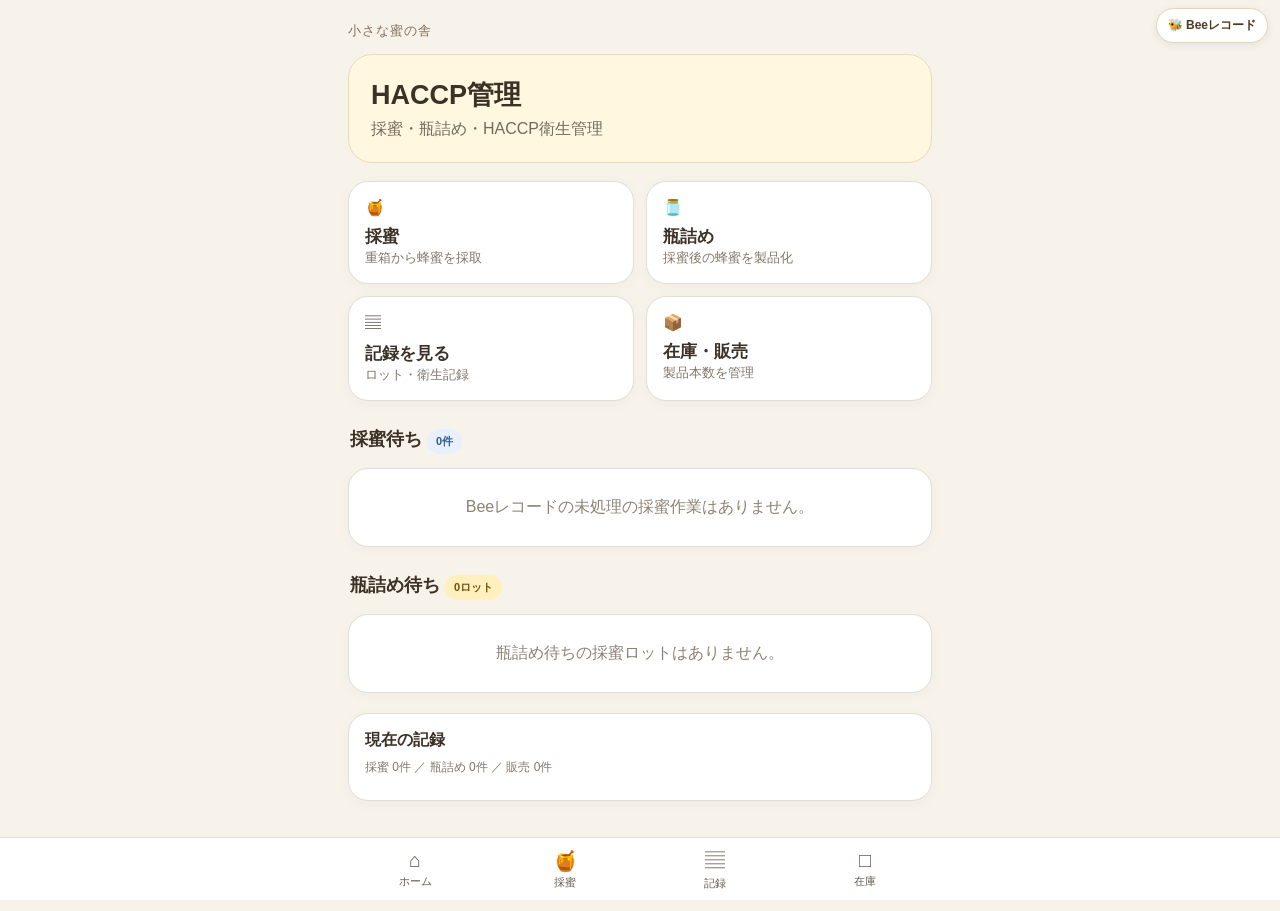
==== haccp.html @ 68b88279 "Add files via upload" ====
<!doctype html>
<html lang="ja">
<head>
<meta charset="utf-8">
<meta name="viewport" content="width=device-width,initial-scale=1,viewport-fit=cover">
<meta name="theme-color" content="#f6efe2">
<meta name="apple-mobile-web-app-capable" content="yes">
<meta name="apple-mobile-web-app-status-bar-style" content="default">
<meta name="apple-mobile-web-app-title" content="蜜の舎 HACCP">
<link rel="manifest" href="manifest.json">
<link rel="apple-touch-icon" sizes="180x180" href="./icon-512.png">
<link rel="icon" type="image/png" sizes="192x192" href="./icon-192.png">
<link rel="icon" type="image/png" sizes="512x512" href="./icon-512.png">
<link rel="stylesheet" href="haccp-style.css">
<title>小さな蜜の舎 HACCP</title>
</head>
<body>
<a class="bee-switch" href="./index.html" aria-label="Beeレコードへ戻る">🐝 Beeレコード</a>
<main id="app"></main>
<nav>
  <button data-page="home">⌂<span>ホーム</span></button>
  <button data-page="harvest">🍯<span>採蜜</span></button>
  <button data-page="records">▤<span>記録</span></button>
  <button data-page="stock">□<span>在庫</span></button>
</nav>
<script src="haccp-app.js"></script>
</body>
</html>
---- haccp-style.css ----
:root{font-family:-apple-system,BlinkMacSystemFont,'Hiragino Sans','Yu Gothic',sans-serif;color:#3c3126;background:#f7f3ea;--bg:#f7f3ea;--card:#fff;--line:#e4ded4;--muted:#81766a;--accent:#4f3b25;--soft:#fff7df;--ok:#397447;--danger:#a33}*{box-sizing:border-box}body{margin:0;background:var(--bg)}main{max-width:620px;margin:auto;padding:22px 18px 110px}.brand{font-size:13px;letter-spacing:.08em;color:#806f5c}.hero{background:var(--soft);border:1px solid #eadbb6;border-radius:24px;padding:22px;margin:14px 0 18px}.hero h1{margin:0 0 6px;font-size:27px}.hero p{margin:0;color:#75695c}.grid{display:grid;grid-template-columns:1fr 1fr;gap:12px}.card,.panel,button.action{background:#fff;border:1px solid var(--line);border-radius:20px;padding:16px;box-shadow:0 3px 14px #00000008}.card{cursor:pointer}.card b{display:block;font-size:17px;margin-top:8px}.card small,.muted{color:var(--muted)}.wide{grid-column:1/-1}.section{font-size:18px;margin:26px 2px 12px}.subsection{font-size:15px;margin:18px 2px 8px}.primary{background:var(--accent)!important;color:#fff;border:none!important;width:100%;font-size:17px;font-weight:700}.secondary{background:#eee!important;color:#3c3126!important;border:0!important}.action{width:100%;font-size:16px;font-weight:700;margin-top:10px}.field{margin:12px 0}.field label{display:block;font-size:13px;color:#75695c;margin-bottom:5px}input,select,textarea{width:100%;font-size:16px;padding:13px;border:1px solid #d9d1c6;border-radius:14px;background:#fff}textarea{resize:vertical}.check{display:flex;gap:10px;align-items:flex-start;background:#fff;border:1px solid #e5ded4;padding:14px;border-radius:16px;margin:9px 0}.check input{width:24px;height:24px;flex:0 0 auto}.lot{font-weight:800;font-size:20px;background:#fff3c8;padding:12px;border-radius:14px}.item{background:#fff;border:1px solid #eee5d9;padding:13px;border-radius:14px;margin:8px 0}.item b{font-size:15px}.empty{text-align:center;color:#8d8275;padding:28px 10px}.danger{color:var(--danger)}.ok{color:var(--ok);font-weight:700}.badge{display:inline-block;padding:5px 9px;border-radius:999px;background:#f1ede7;font-size:11px;margin:2px 4px 2px 0}.badge.blue{background:#e7f0fb;color:#315f8f}.badge.gold{background:#fff0be;color:#75540c}.pending-card{background:#fff;border:1px solid var(--line);border-radius:16px;padding:13px;margin:9px 0;display:flex;gap:11px;align-items:flex-start}.pending-card input{width:24px;height:24px;flex:0 0 auto;margin-top:3px}.pending-main{flex:1;min-width:0}.pending-title{font-weight:800;font-size:15px}.pending-meta{font-size:12px;color:#75695c;margin-top:4px;line-height:1.55}.pending-card.tap{cursor:pointer}.hint{font-size:12px;color:#81766a;line-height:1.55;margin:7px 0}.step{display:flex;gap:10px;align-items:center;background:#fff;border:1px solid #e8e1d7;border-radius:14px;padding:12px;margin:8px 0}.step-num{width:28px;height:28px;border-radius:50%;background:#f0e3c9;display:flex;align-items:center;justify-content:center;font-weight:800}.step-text{font-size:14px;font-weight:700}.row{display:flex;gap:9px;align-items:center}.row>*{flex:1}.toolbar{display:flex;gap:8px;flex-wrap:wrap;margin:10px 0}.toolbar button{flex:1;min-width:120px;border:0;border-radius:12px;padding:11px;font-weight:700;background:#eee}.summary{display:grid;grid-template-columns:repeat(3,1fr);gap:8px;margin:10px 0}.summary .panel{text-align:center;padding:12px}.summary strong{display:block;font-size:20px}.report-filter{background:#fff;border:1px solid var(--line);border-radius:16px;padding:13px;margin:10px 0}.record-group{margin:14px 0}.record-title{font-size:16px;font-weight:800;margin-bottom:6px}.mini{font-size:11px;color:#81766a}.pillline{margin-top:6px}.nowrap{white-space:nowrap}nav{position:fixed;bottom:0;left:0;right:0;background:#fffffff5;border-top:1px solid #e2ddd5;display:flex;justify-content:center;padding:8px 8px calc(8px + env(safe-area-inset-bottom));z-index:10}nav button{width:25%;max-width:150px;border:0;background:transparent;font-size:20px;color:#665b50}nav span{display:block;font-size:11px;margin-top:2px}@media(max-width:420px){main{padding-left:14px;padding-right:14px}.hero{padding:18px}.grid{gap:9px}.card{padding:14px}.summary{grid-template-columns:1fr 1fr}.summary .panel:last-child{grid-column:1/-1}}


/* Beeレコード統合版 */
.bee-switch{position:fixed;top:calc(env(safe-area-inset-top) + 8px);right:12px;z-index:50;text-decoration:none;background:#fff;border:1px solid #e3d4b5;border-radius:999px;padding:8px 11px;color:#4b3a24;font-size:12px;font-weight:800;box-shadow:0 2px 8px rgba(0,0,0,.08)}
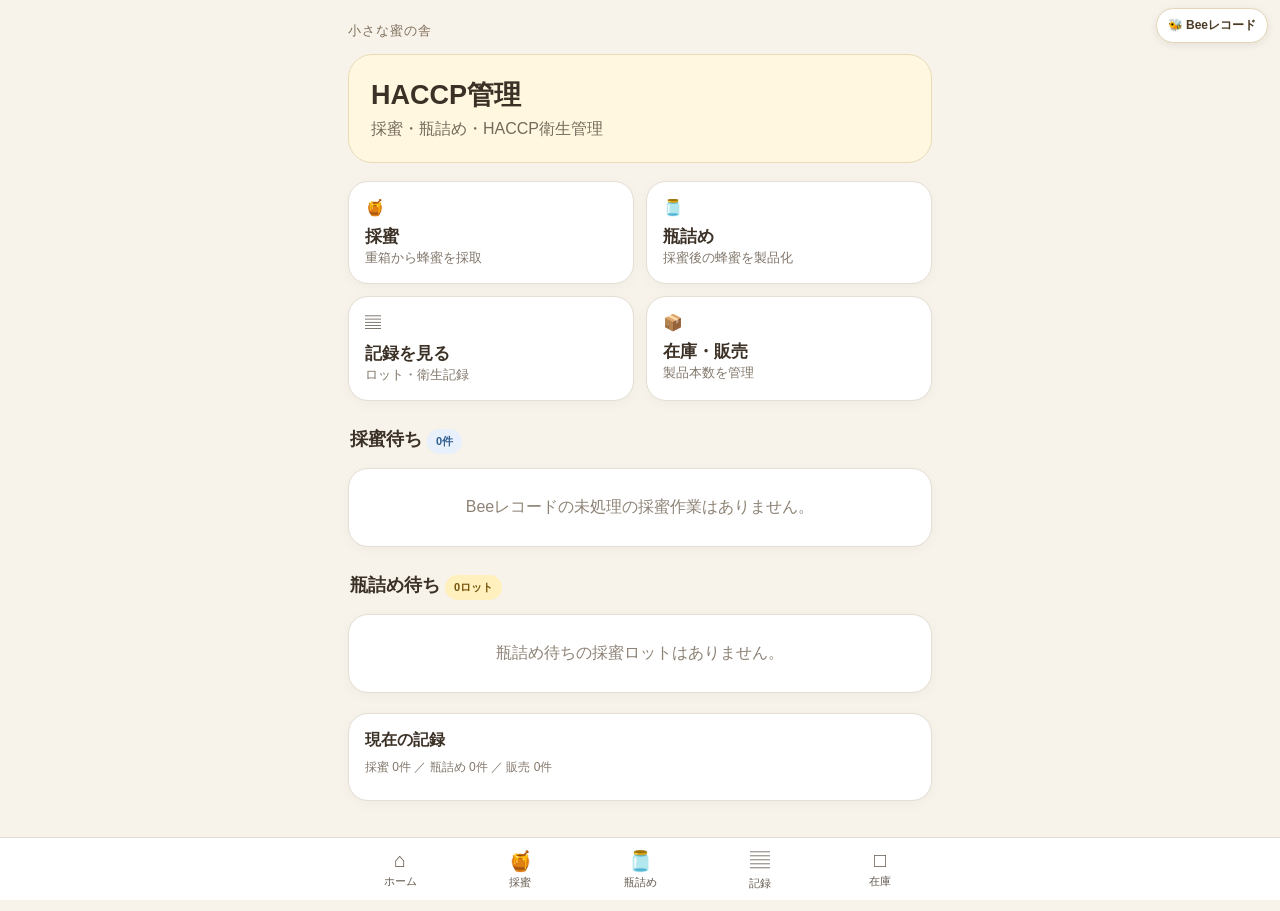
==== commit 210fb0ec: "Add files via upload" ====
--- a/haccp.html
+++ b/haccp.html
@@ -20,6 +20,7 @@
 <nav>
   <button data-page="home">⌂<span>ホーム</span></button>
   <button data-page="harvest">🍯<span>採蜜</span></button>
+  <button data-page="bottle">🫙<span>瓶詰め</span></button>
   <button data-page="records">▤<span>記録</span></button>
   <button data-page="stock">□<span>在庫</span></button>
 </nav>
--- a/haccp-style.css
+++ b/haccp-style.css
@@ -1,4 +1,4 @@
-:root{font-family:-apple-system,BlinkMacSystemFont,'Hiragino Sans','Yu Gothic',sans-serif;color:#3c3126;background:#f7f3ea;--bg:#f7f3ea;--card:#fff;--line:#e4ded4;--muted:#81766a;--accent:#4f3b25;--soft:#fff7df;--ok:#397447;--danger:#a33}*{box-sizing:border-box}body{margin:0;background:var(--bg)}main{max-width:620px;margin:auto;padding:22px 18px 110px}.brand{font-size:13px;letter-spacing:.08em;color:#806f5c}.hero{background:var(--soft);border:1px solid #eadbb6;border-radius:24px;padding:22px;margin:14px 0 18px}.hero h1{margin:0 0 6px;font-size:27px}.hero p{margin:0;color:#75695c}.grid{display:grid;grid-template-columns:1fr 1fr;gap:12px}.card,.panel,button.action{background:#fff;border:1px solid var(--line);border-radius:20px;padding:16px;box-shadow:0 3px 14px #00000008}.card{cursor:pointer}.card b{display:block;font-size:17px;margin-top:8px}.card small,.muted{color:var(--muted)}.wide{grid-column:1/-1}.section{font-size:18px;margin:26px 2px 12px}.subsection{font-size:15px;margin:18px 2px 8px}.primary{background:var(--accent)!important;color:#fff;border:none!important;width:100%;font-size:17px;font-weight:700}.secondary{background:#eee!important;color:#3c3126!important;border:0!important}.action{width:100%;font-size:16px;font-weight:700;margin-top:10px}.field{margin:12px 0}.field label{display:block;font-size:13px;color:#75695c;margin-bottom:5px}input,select,textarea{width:100%;font-size:16px;padding:13px;border:1px solid #d9d1c6;border-radius:14px;background:#fff}textarea{resize:vertical}.check{display:flex;gap:10px;align-items:flex-start;background:#fff;border:1px solid #e5ded4;padding:14px;border-radius:16px;margin:9px 0}.check input{width:24px;height:24px;flex:0 0 auto}.lot{font-weight:800;font-size:20px;background:#fff3c8;padding:12px;border-radius:14px}.item{background:#fff;border:1px solid #eee5d9;padding:13px;border-radius:14px;margin:8px 0}.item b{font-size:15px}.empty{text-align:center;color:#8d8275;padding:28px 10px}.danger{color:var(--danger)}.ok{color:var(--ok);font-weight:700}.badge{display:inline-block;padding:5px 9px;border-radius:999px;background:#f1ede7;font-size:11px;margin:2px 4px 2px 0}.badge.blue{background:#e7f0fb;color:#315f8f}.badge.gold{background:#fff0be;color:#75540c}.pending-card{background:#fff;border:1px solid var(--line);border-radius:16px;padding:13px;margin:9px 0;display:flex;gap:11px;align-items:flex-start}.pending-card input{width:24px;height:24px;flex:0 0 auto;margin-top:3px}.pending-main{flex:1;min-width:0}.pending-title{font-weight:800;font-size:15px}.pending-meta{font-size:12px;color:#75695c;margin-top:4px;line-height:1.55}.pending-card.tap{cursor:pointer}.hint{font-size:12px;color:#81766a;line-height:1.55;margin:7px 0}.step{display:flex;gap:10px;align-items:center;background:#fff;border:1px solid #e8e1d7;border-radius:14px;padding:12px;margin:8px 0}.step-num{width:28px;height:28px;border-radius:50%;background:#f0e3c9;display:flex;align-items:center;justify-content:center;font-weight:800}.step-text{font-size:14px;font-weight:700}.row{display:flex;gap:9px;align-items:center}.row>*{flex:1}.toolbar{display:flex;gap:8px;flex-wrap:wrap;margin:10px 0}.toolbar button{flex:1;min-width:120px;border:0;border-radius:12px;padding:11px;font-weight:700;background:#eee}.summary{display:grid;grid-template-columns:repeat(3,1fr);gap:8px;margin:10px 0}.summary .panel{text-align:center;padding:12px}.summary strong{display:block;font-size:20px}.report-filter{background:#fff;border:1px solid var(--line);border-radius:16px;padding:13px;margin:10px 0}.record-group{margin:14px 0}.record-title{font-size:16px;font-weight:800;margin-bottom:6px}.mini{font-size:11px;color:#81766a}.pillline{margin-top:6px}.nowrap{white-space:nowrap}nav{position:fixed;bottom:0;left:0;right:0;background:#fffffff5;border-top:1px solid #e2ddd5;display:flex;justify-content:center;padding:8px 8px calc(8px + env(safe-area-inset-bottom));z-index:10}nav button{width:25%;max-width:150px;border:0;background:transparent;font-size:20px;color:#665b50}nav span{display:block;font-size:11px;margin-top:2px}@media(max-width:420px){main{padding-left:14px;padding-right:14px}.hero{padding:18px}.grid{gap:9px}.card{padding:14px}.summary{grid-template-columns:1fr 1fr}.summary .panel:last-child{grid-column:1/-1}}
+:root{font-family:-apple-system,BlinkMacSystemFont,'Hiragino Sans','Yu Gothic',sans-serif;color:#3c3126;background:#f7f3ea;--bg:#f7f3ea;--card:#fff;--line:#e4ded4;--muted:#81766a;--accent:#4f3b25;--soft:#fff7df;--ok:#397447;--danger:#a33}*{box-sizing:border-box}body{margin:0;background:var(--bg)}main{max-width:620px;margin:auto;padding:22px 18px 110px}.brand{font-size:13px;letter-spacing:.08em;color:#806f5c}.hero{background:var(--soft);border:1px solid #eadbb6;border-radius:24px;padding:22px;margin:14px 0 18px}.hero h1{margin:0 0 6px;font-size:27px}.hero p{margin:0;color:#75695c}.grid{display:grid;grid-template-columns:1fr 1fr;gap:12px}.card,.panel,button.action{background:#fff;border:1px solid var(--line);border-radius:20px;padding:16px;box-shadow:0 3px 14px #00000008}.card{cursor:pointer}.card b{display:block;font-size:17px;margin-top:8px}.card small,.muted{color:var(--muted)}.wide{grid-column:1/-1}.section{font-size:18px;margin:26px 2px 12px}.subsection{font-size:15px;margin:18px 2px 8px}.primary{background:var(--accent)!important;color:#fff;border:none!important;width:100%;font-size:17px;font-weight:700}.secondary{background:#eee!important;color:#3c3126!important;border:0!important}.action{width:100%;font-size:16px;font-weight:700;margin-top:10px}.field{margin:12px 0}.field label{display:block;font-size:13px;color:#75695c;margin-bottom:5px}input,select,textarea{width:100%;font-size:16px;padding:13px;border:1px solid #d9d1c6;border-radius:14px;background:#fff}textarea{resize:vertical}.check{display:flex;gap:10px;align-items:flex-start;background:#fff;border:1px solid #e5ded4;padding:14px;border-radius:16px;margin:9px 0}.check input{width:24px;height:24px;flex:0 0 auto}.lot{font-weight:800;font-size:20px;background:#fff3c8;padding:12px;border-radius:14px}.item{background:#fff;border:1px solid #eee5d9;padding:13px;border-radius:14px;margin:8px 0}.item b{font-size:15px}.empty{text-align:center;color:#8d8275;padding:28px 10px}.danger{color:var(--danger)}.ok{color:var(--ok);font-weight:700}.badge{display:inline-block;padding:5px 9px;border-radius:999px;background:#f1ede7;font-size:11px;margin:2px 4px 2px 0}.badge.blue{background:#e7f0fb;color:#315f8f}.badge.gold{background:#fff0be;color:#75540c}.pending-card{background:#fff;border:1px solid var(--line);border-radius:16px;padding:13px;margin:9px 0;display:flex;gap:11px;align-items:flex-start}.pending-card input{width:24px;height:24px;flex:0 0 auto;margin-top:3px}.pending-main{flex:1;min-width:0}.pending-title{font-weight:800;font-size:15px}.pending-meta{font-size:12px;color:#75695c;margin-top:4px;line-height:1.55}.pending-card.tap{cursor:pointer}.hint{font-size:12px;color:#81766a;line-height:1.55;margin:7px 0}.step{display:flex;gap:10px;align-items:center;background:#fff;border:1px solid #e8e1d7;border-radius:14px;padding:12px;margin:8px 0}.step-num{width:28px;height:28px;border-radius:50%;background:#f0e3c9;display:flex;align-items:center;justify-content:center;font-weight:800}.step-text{font-size:14px;font-weight:700}.row{display:flex;gap:9px;align-items:center}.row>*{flex:1}.toolbar{display:flex;gap:8px;flex-wrap:wrap;margin:10px 0}.toolbar button{flex:1;min-width:120px;border:0;border-radius:12px;padding:11px;font-weight:700;background:#eee}.summary{display:grid;grid-template-columns:repeat(3,1fr);gap:8px;margin:10px 0}.summary .panel{text-align:center;padding:12px}.summary strong{display:block;font-size:20px}.report-filter{background:#fff;border:1px solid var(--line);border-radius:16px;padding:13px;margin:10px 0}.record-group{margin:14px 0}.record-title{font-size:16px;font-weight:800;margin-bottom:6px}.mini{font-size:11px;color:#81766a}.pillline{margin-top:6px}.nowrap{white-space:nowrap}nav{position:fixed;bottom:0;left:0;right:0;background:#fffffff5;border-top:1px solid #e2ddd5;display:flex;justify-content:center;padding:8px 8px calc(8px + env(safe-area-inset-bottom));z-index:10}nav button{width:20%;max-width:120px;border:0;background:transparent;font-size:20px;color:#665b50}nav span{display:block;font-size:11px;margin-top:2px}@media(max-width:420px){main{padding-left:14px;padding-right:14px}.hero{padding:18px}.grid{gap:9px}.card{padding:14px}.summary{grid-template-columns:1fr 1fr}.summary .panel:last-child{grid-column:1/-1}}
 
 
 /* Beeレコード統合版 */
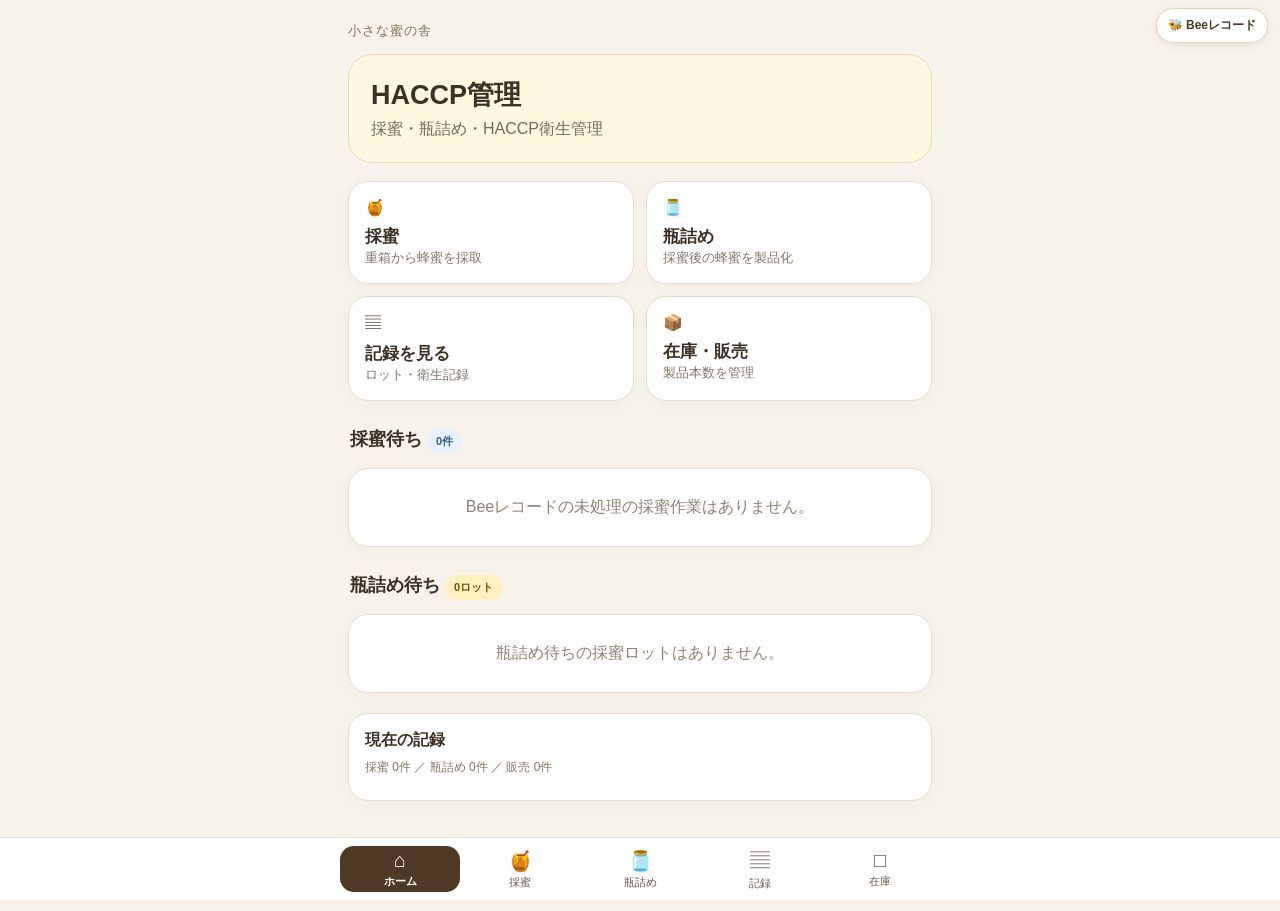
==== commit ae30abb9: "Add files via upload" ====
--- a/haccp.html
+++ b/haccp.html
@@ -6,13 +6,13 @@
 <meta name="theme-color" content="#f6efe2">
 <meta name="apple-mobile-web-app-capable" content="yes">
 <meta name="apple-mobile-web-app-status-bar-style" content="default">
-<meta name="apple-mobile-web-app-title" content="蜜の舎 HACCP">
+<meta name="apple-mobile-web-app-title" content="HACCP管理">
 <link rel="manifest" href="manifest.json">
 <link rel="apple-touch-icon" sizes="180x180" href="./icon-512.png">
 <link rel="icon" type="image/png" sizes="192x192" href="./icon-192.png">
 <link rel="icon" type="image/png" sizes="512x512" href="./icon-512.png">
 <link rel="stylesheet" href="haccp-style.css">
-<title>小さな蜜の舎 HACCP</title>
+<title>小さなHACCP管理</title>
 </head>
 <body>
 <a class="bee-switch" href="./index.html" aria-label="Beeレコードへ戻る">🐝 Beeレコード</a>
--- a/haccp-style.css
+++ b/haccp-style.css
@@ -3,3 +3,8 @@
 
 /* Beeレコード統合版 */
 .bee-switch{position:fixed;top:calc(env(safe-area-inset-top) + 8px);right:12px;z-index:50;text-decoration:none;background:#fff;border:1px solid #e3d4b5;border-radius:999px;padding:8px 11px;color:#4b3a24;font-size:12px;font-weight:800;box-shadow:0 2px 8px rgba(0,0,0,.08)}
+
+/* V62 記録・残量・削除 */
+.record-head{display:flex;gap:10px;align-items:flex-start;justify-content:space-between}.remaining{display:inline-block;white-space:nowrap;font-size:11px;font-weight:800;padding:6px 9px;border-radius:999px;background:#f3eee5}.remaining.okbg{background:#eaf5ec;color:#2f6b3c}.remaining.mutedbg{background:#eee;color:#777}.record-toggle{width:100%;border:1px solid #ddd4c7;background:#fff;border-radius:14px;padding:13px;font-size:14px;font-weight:800;color:#4f3b25;margin:8px 0 14px}.record-toggle.sales-link{background:#fff7df;border-color:#eadbb6}.delete-btn{width:100%;margin-top:10px;border:1px solid #e4c6c6;background:#fff7f7;color:#9b3b3b;border-radius:12px;padding:10px;font-size:12px;font-weight:700}
+
+nav button.active{background:#4f3b25;color:#fff;border-radius:14px;font-weight:800}nav button.active span{font-weight:800}.plan-identity{border:2px solid #eadbb6;background:#fffaf0}.plan-person{display:flex;justify-content:space-between;gap:12px;padding:10px 0;border-bottom:1px solid #eee5d9}.plan-person span{color:var(--muted);font-size:13px}.plan-person strong{text-align:right}
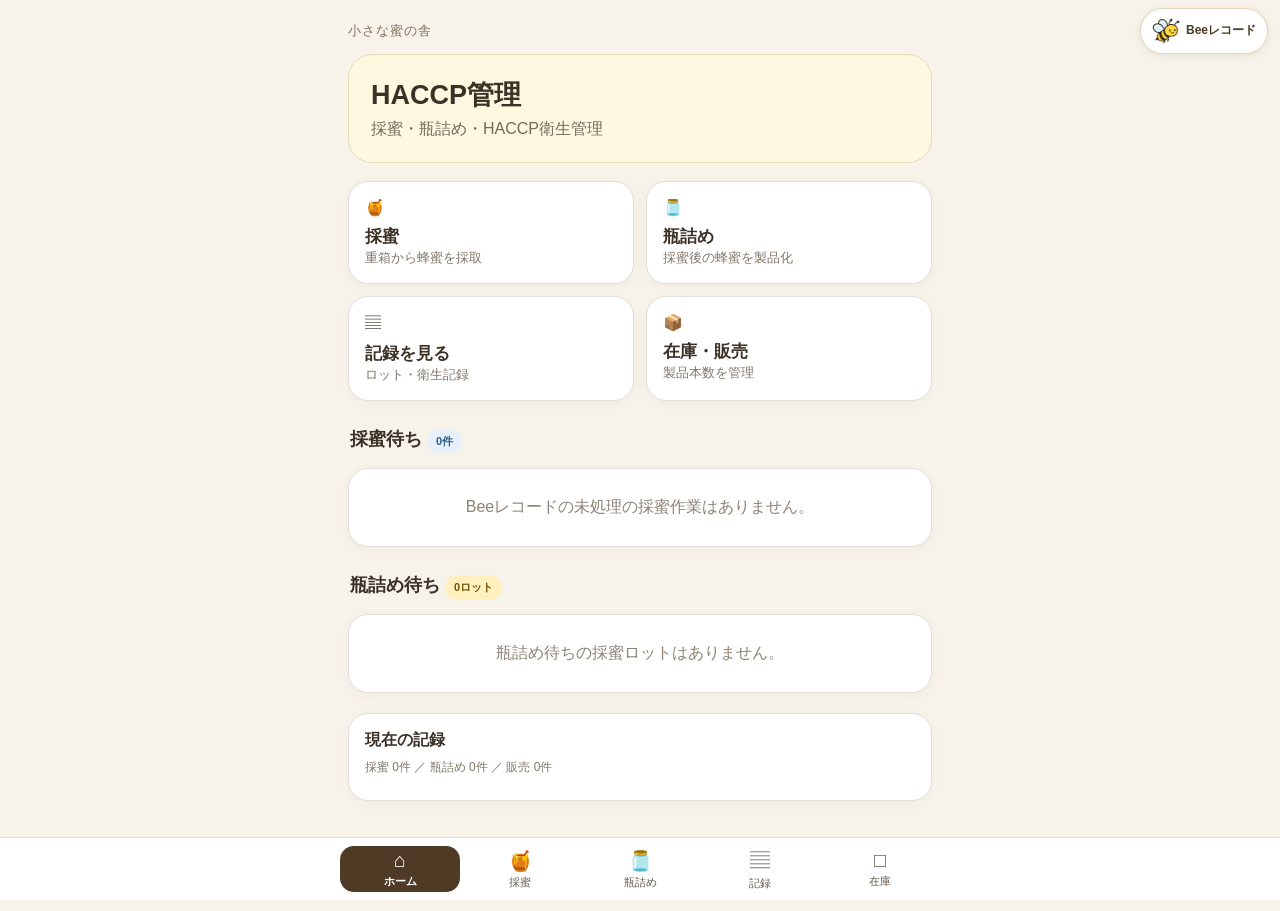
==== commit 008aa1d7: "Add files via upload" ====
--- a/haccp.html
+++ b/haccp.html
@@ -15,7 +15,7 @@
 <title>小さなHACCP管理</title>
 </head>
 <body>
-<a class="bee-switch" href="./index.html" aria-label="Beeレコードへ戻る">🐝 Beeレコード</a>
+<a class="bee-switch" href="./index.html" aria-label="Beeレコードへ戻る"><img class="bee-switch-icon" src="[data-uri]" alt="">Beeレコード</a>
 <main id="app"></main>
 <nav>
   <button data-page="home">⌂<span>ホーム</span></button>
--- a/haccp-style.css
+++ b/haccp-style.css
@@ -8,3 +8,10 @@
 .record-head{display:flex;gap:10px;align-items:flex-start;justify-content:space-between}.remaining{display:inline-block;white-space:nowrap;font-size:11px;font-weight:800;padding:6px 9px;border-radius:999px;background:#f3eee5}.remaining.okbg{background:#eaf5ec;color:#2f6b3c}.remaining.mutedbg{background:#eee;color:#777}.record-toggle{width:100%;border:1px solid #ddd4c7;background:#fff;border-radius:14px;padding:13px;font-size:14px;font-weight:800;color:#4f3b25;margin:8px 0 14px}.record-toggle.sales-link{background:#fff7df;border-color:#eadbb6}.delete-btn{width:100%;margin-top:10px;border:1px solid #e4c6c6;background:#fff7f7;color:#9b3b3b;border-radius:12px;padding:10px;font-size:12px;font-weight:700}
 
 nav button.active{background:#4f3b25;color:#fff;border-radius:14px;font-weight:800}nav button.active span{font-weight:800}.plan-identity{border:2px solid #eadbb6;background:#fffaf0}.plan-person{display:flex;justify-content:space-between;gap:12px;padding:10px 0;border-bottom:1px solid #eee5d9}.plan-person span{color:var(--muted);font-size:13px}.plan-person strong{text-align:right}
+
+.record-review-summary{border:2px solid #eadbb6;background:#fffaf0;margin-top:10px}.review-latest{display:flex;flex-direction:column;gap:3px;margin:8px 0}.review-latest strong{font-size:14px}.review-latest span{font-size:12px;color:var(--muted)}
+
+/* V66 記録確認1ページ */
+.review-index{display:grid;grid-template-columns:repeat(4,1fr);gap:6px;margin:10px 0 18px}.review-index span{text-align:center;background:#fff;border:1px solid var(--line);border-radius:12px;padding:9px 4px;font-size:11px;font-weight:800}.review-index .review-alert{background:#fff1f1;color:var(--danger);border-color:#e8c4c4}.review-card{background:#fff;border:1px solid #eee5d9;padding:13px;border-radius:14px;margin:8px 0}.review-card-head{display:flex;justify-content:space-between;gap:10px;align-items:flex-start}.review-card-head b{font-size:14px}.review-card-head span{font-size:11px;color:var(--muted);white-space:nowrap}.review-abnormal{border-color:#e7c4c4;background:#fffafa}.review-ok{color:var(--ok);font-weight:800}.review-form-title{border-top:3px solid #eadbb6;padding-top:24px;margin-top:32px}.review-form{background:#fffaf0;border:2px solid #eadbb6}@media(max-width:420px){.review-index{grid-template-columns:1fr 1fr}}
+
+.bee-switch-icon{width:28px;height:28px;object-fit:contain;vertical-align:middle;margin-right:6px;flex:0 0 auto}
